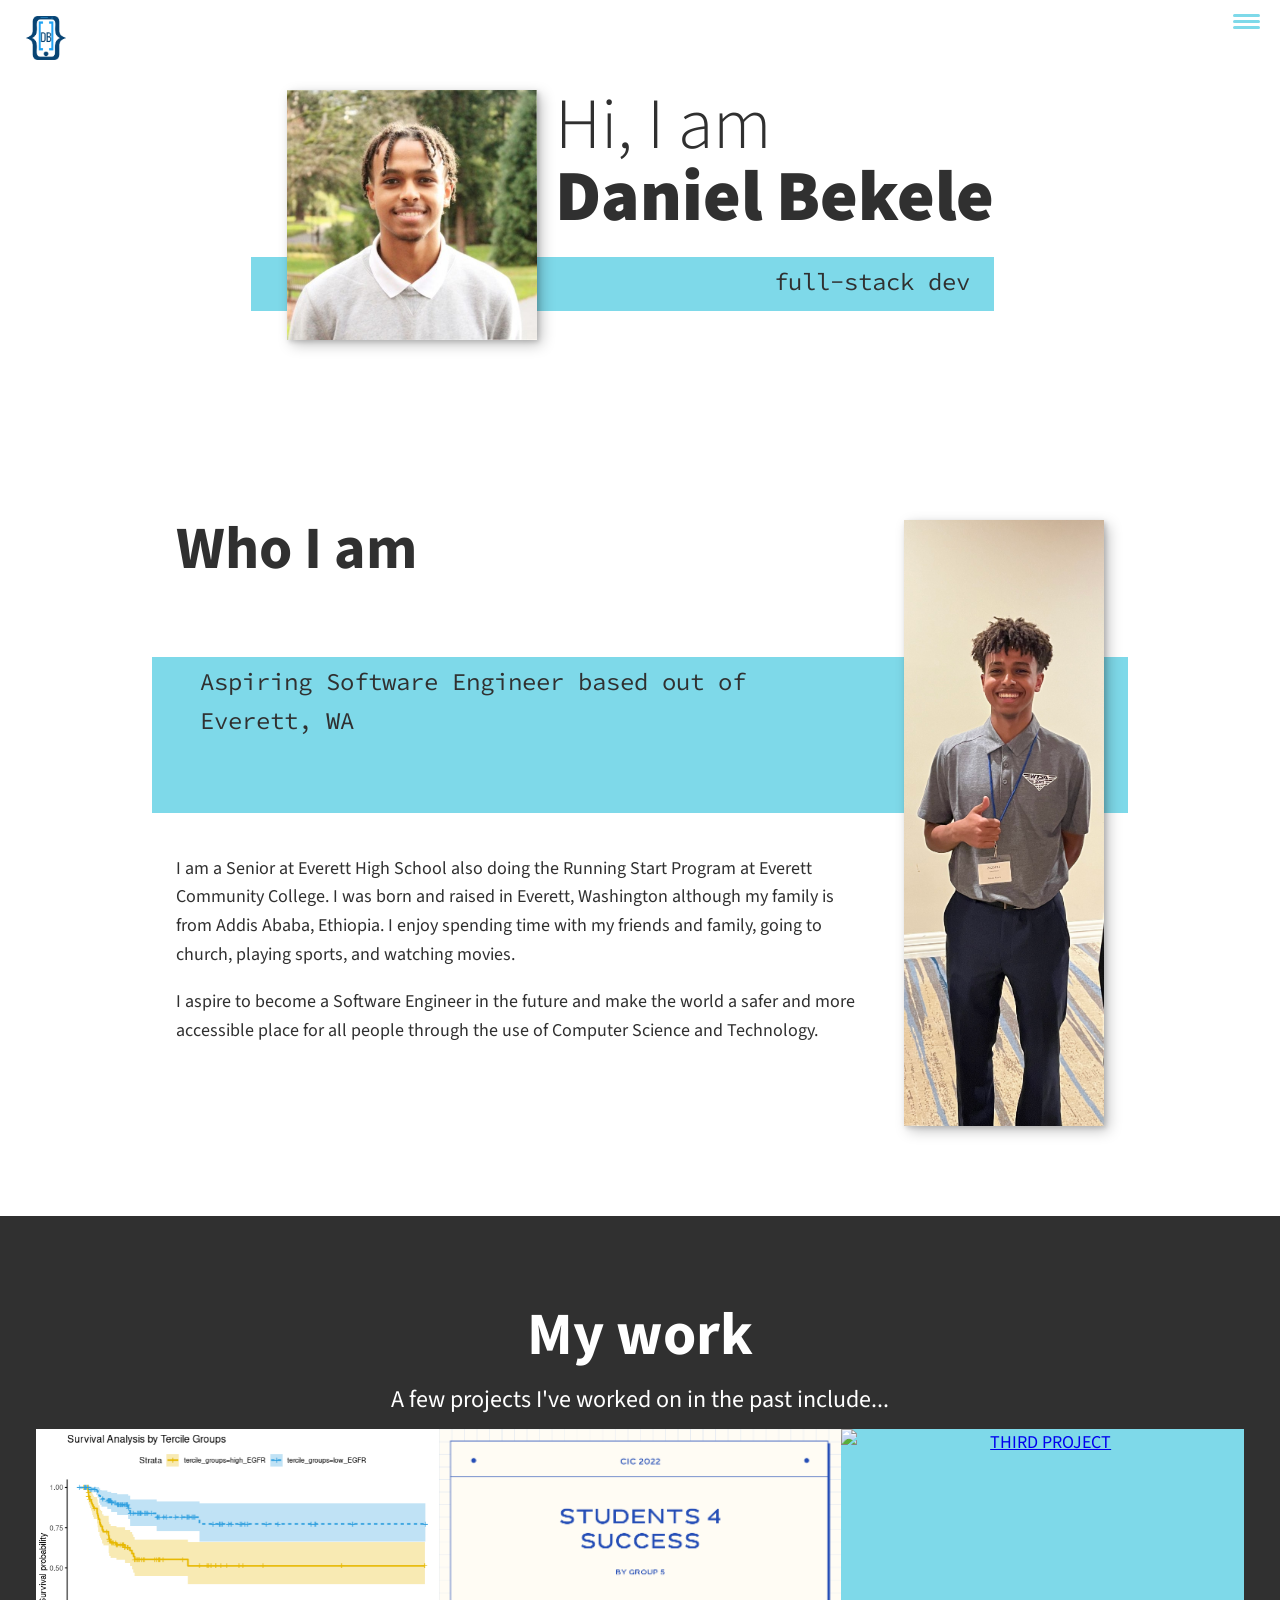
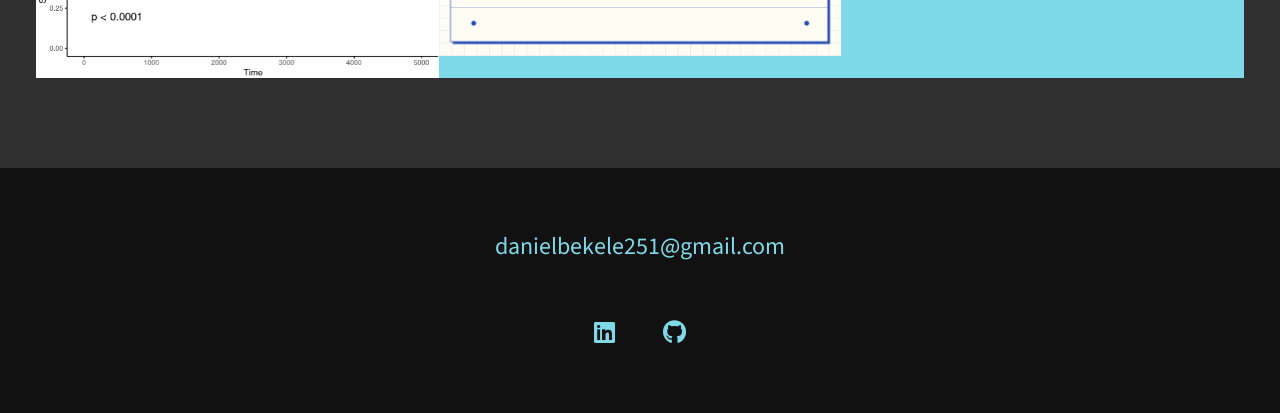
==== index.html @ c8285b89 "Add files via upload" ====
<!DOCTYPE html>
<html lang="en">
    <head>
        <meta charset="UTF-8">
        <meta name="viewport" content="width=device-width, initial-scale=1.0">
        <title>Daniel's Portfolio Website</title>
        <link rel="stylesheet" href="https://cdnjs.cloudflare.com/ajax/libs/normalize/7.0.0/normalize.min.css">
        <link rel="stylesheet" href="https://cdnjs.cloudflare.com/ajax/libs/font-awesome/5.11.2/css/all.css" integrity="sha256-46qynGAkLSFpVbEBog43gvNhfrOj+BmwXdxFgVK/Kvc=" crossorigin="anonymous" />  
        
        <!-- FONT -->
        <link href="https://fonts.googleapis.com/css?family=Source+Code+Pro:400,900|Source+Sans+Pro:300,900&display=swap" rel="stylesheet">
        
        <link rel="stylesheet" href="style.css">

    </head>
    <body>
        <header>
            <div class="logo"><a href="#home" class="logo__link">
                <img src="Images/CSLogo.png" alt="daniel's logo">
            </div>
            <button class="nav-toggle" aria-label="toggle navigation">
                <span class="hamburger"></span>
            </button>
            <nav class="nav">
                <ul class="nav__list">
                    <li class="nav__item"><a href="#home" class="nav__link">Home</a></li>
                    <li class="nav__item"><a href="#about" class="nav__link">About Me</a></li>
                    <li class="nav__item"><a href="#work" class="nav__link">My Work</a></li>
                </ul>
            </nav>    
        </header>
        
        <!-- Intro -->
        <section class="intro" id="home">
            <h1 class="section__title section__title--intro">
                Hi, I am <strong>Daniel Bekele</strong>
            </h1>
            <p class="section__subtitle section__subtitle--intro">full-stack dev</p>
            <img src="Images/YEOC_Headshot.jpg" alt="A picture of Daniel Bekele smiling" class="intro__img">
        </section>
            
       
        <!-- About me -->
        <section class="about-me" id="about">
           <h2 class="section__title section__title--about">Who I am</h2>
           <p class="section__subtitle section__subtitle--about">Aspiring Software Engineer based out of Everett, WA</p>
           
           <div class="about-me__body">
                <p> I am a Senior at Everett High School also doing the Running Start Program
                    at Everett Community College. I was born and raised in Everett, Washington
                    although my family is from Addis Ababa, Ethiopia. I enjoy spending time
                    with my friends and family, going to church, playing sports, and watching
                    movies. </p>
                <p> I aspire to become a Software Engineer in the future and make the world a
                    safer and more accessible place for all people through the use of Computer
                    Science and Technology.
                </p>
            </div>

            <img src="Images/TSA Personal-Pic.jpg" alt="Daniel smiling with a thumbs up" class="about-me__img"> 
        </section>

        <!-- My Work -->  
        <section class="my-work" id="work">
            <h2 class="section__title section_-title--work">My work</h2>
            <p class="section__subtitle section__subtitle--work">A few projects I've worked on in the past include...</p>
            
            <div class="portfolio">
                <!--Portfolio Item 01-->
                <a href="https://docs.google.com/presentation/d/1_ruZ0FNzklpL5zKYujZ5lmU0LSEHk-sk6SH_r7NCIlQ/present?usp=sharing" 
                class="portfolio__item">
                    <img src="Images/survplot.png" alt="Survival Plot" class="portfolio__img">
                </a>

                <!--Portfolio Item 02-->
                <a href="https://www.canva.com/design/DAFHup9R7qM/M4T0ar3aSAIU0Rp8tL6UTg/view?utm_content=DAFHup9R7qM&utm_campaign=designshare&utm_medium=link&utm_source=editor" 
                class="portfolio__item">
                    <img src="Images/StudentsForSuccess.png" alt="Students 4 Success Presentation" class="portfolio__img">
                </a>

                <!--Portfolio Item 03 -->
                <a href="https://acrobat.adobe.com/id/urn:aaid:sc:VA6C2:644febc1-a626-448f-a289-e83635af7460" class="portfolio__item">
                    <img src="Resume Image.png" alt="THIRD PROJECT" class="portfolio__img">
                </a>

            </div>
        </section>     

        <!-- Footer -->
        <footer class="footer">
            <a href="mailto:danielbekele251@gmail.com" class="footer-link">danielbekele251@gmail.com</a>
            <ul class="social-list">
                </li>
                <li class="social-list__item">
                    <a class="social-list__link" href="www.linkedin.com/in/daniel-bekele-t3t8">
                        <i class="fab fa-linkedin"></i>
                    </a>
                </li>
                <li class="social-list__item">
                    <a class="social-list__link" href="https://github.com/Danielb232">
                        <i class="fab fa-github"></i>
                    </a>
                </li>
            </ul>
        </footer>
        
        <script src="index.js"></script>

    </body>
</html>
---- style.css ----
*,
*::before,
*::after {
    box-sizing: border-box;
}

/* Custom Properties, update these for your own design */

:root {
    --ff-primary: 'Source Sans Pro', sans-serif;
    --ff-secondary: 'Source Code Pro', monospace;
    
    --fw-reg: 300;
    --fw-bold: 900;
    
    --clr-light: #ffffff;
    --clr-dark: #303030;
    --clr-accent: #7ed9e9;
    
    --fs-h1: 3rem;
    --fs-h2: 2.25rem;
    --fs-h3: 1.25rem;
    --fs-body: 1rem;
    
    --bs: 0.25em 0.25em 0.75em rgba(0,0,0,.25),
          0.125em 0.125em 0.25em rgba(0,0,0,.15);
}

@media (min-width: 800px) {
    :root {
        --fs-h1: 4.5rem;
        --fs-h2: 3.75rem;
        --fs-h3: 1.5rem;
        --fs-body: 1.125rem;
    }
}

/* General styles */

html {
    scroll-behavior: smooth;
}

body {
    background: var(--clr-light);
    color: var(--clr-dark);
    margin: 0;
    font-family: var(--ff-primary);
    font-size: var(--fs-body);
    line-height: 1.6;
}

section {
    padding: 5em 2em;
}

img {
    display: block;
    max-width: 100%;
}

strong { font-weight: var(--fw-bold) }

/* Typography */

h1,
h2,
h3 {
    line-height: 1;
    margin: 0;
}

h1 { font-size: var(--fs-h1) }
h2 { font-size: var(--fs-h2) }
h3 { font-size: var(--fs-h3) }


.section__title {
    margin-bottom: .25em;
}

.section__title--intro {
    font-weight: var(--fw-reg);
}

.section__title--intro strong {
    display: block;
}

.section__subtitle {
    margin: 0;
    font-size: var(--fs-h3);
}

.section__subtitle--intro,
.section__subtitle--about {
    background: var(--clr-accent);
    padding: .25em 1em;
    font-family: var(--ff-secondary);
    margin-bottom: 1em;
}


/* header */

header {
    position: fixed;
    top: 0;
    left: 0;
    width: 100%;
    background: var(--clr-light);
    color: var(--clr-dark);
    display: flex;
    justify-content: space-between;
    padding: 0.89em;
    z-index: 100;
}

.logo {
    max-width: 50px;
    padding-left: 10px;
    
}

.logo-toggle {
    cursor: pointer;
}

.nav {
    position: fixed;
    background: var(--clr-dark);
    color: var(--clr-light);
    top: 0;
    bottom: 0;
    left: 0;
    right: 0;
    z-index: 100;
    height: 100vh;
    
    transform: translateX(100%);
    transition: transform 250ms cubic-bezier(.5, 0, .5, 1);
    overflow-y: auto;
}

.nav__list {
    list-style: none;
    display: flex;
    height: 100%;
    flex-direction: column;
    justify-content: space-evenly;
    align-items: center;
    margin: 0;
    padding: 0;
}

.nav__link {
    color: inherit;
    font-weight: var(--fw-bold);
    font-size: var(--fs-h2);
    text-decoration: none;
}

.nav__link:hover {
    color: var(--clr-accent);
}

.nav-toggle {
    padding: .5em;
    background: transparent;
    border: 0;
    cursor: pointer;
    position: absolute;
    right: 1em;
    top: 1em;
    z-index: 1000;
}

.nav-open .nav {
    transform: translateX(0);
}

.nav-open .nav-toggle {
    position: fixed;
}

.nav-open .hamburger {
    transform: rotate(.625turn);
}

.nav-open .hamburger::before {
    transform: rotate(90deg) translateX(-6px);
}

.nav-open .hamburger::after {
    opacity: 0;
}


.hamburger {
    display: block;
    position: relative;
}

.hamburger,
.hamburger::before,
.hamburger::after {
    background: var(--clr-accent);
    width: 2em;
    height: 3px;
    border-radius: 1em;
    transition: transform 250ms ease-in-out;
}


.hamburger::before,
.hamburger::after {
    content: '';
    position: absolute;
    left: 0;
    right: 0;
}

.hamburger::before { top: 6px; }
.hamburger::after { bottom: 6px; }


/*  Intro section  */

.intro {
    position: relative;
}

.intro__img {
    box-shadow: var(--bs);
}

@media (min-width: 600px) {
    .intro {
        display: grid;
        width: min-content;
        margin: 0 auto;
        grid-column-gap: 1em;
        grid-template-areas: 
            "img title"
            "img subtitle";
        grid-template-columns: min-content max-content;
    }
    
    .intro__img {
        grid-area: img;
        min-width: 250px;
        position: relative;
        z-index: 2;
    }    
    
    .section__subtitle--intro {
        align-self: start;
        grid-column: -1 / 1;
        grid-row: 2;
        text-align: right;
        position: relative;
        left: -1.5em;
        width: calc(100% + 1.5em);
    }
}

/*  ABOUT ME */

.about-me
{
    max-width: 1000px;
    margin: 0 auto;
}

.about-me__img {
    box-shadow: var(--bs);
}

@media (min-width: 600px) {
    .about-me {
        display: grid;
        grid-template-columns: 1fr 200px;
        grid-template-areas: 
        "title img"
        "subtitle img"
        "text img";
        grid-column-gap: 2em ;
    }
    
    .section__title--about {
        grid-area: title;
    }
    
    .section__subtitle--about {
        grid-column: 1/-1;
        grid-row: 2;
        position: relative;
        left: -1em;
        width: calc(100% + 2em);
        padding-left: 2em;
        padding-right: calc(200px + 3em);

    }
    
    .about-me__img {
        grid-area: img;
        position: relative;
        z-index: 2;
    }
}

/* My Work */

.my-work {
    background-color: var(--clr-dark);
    color: var(--clr-light);
    text-align: center;    
}

.section__subtitle {
    padding-bottom: 10px;
}

.portfolio {
    display: grid;
    grid-template-columns: repeat(auto-fit, minmax(300px, 1fr));
}

.portfolio__item {
    background: var(--clr-accent);
    overflow: hidden;
}

.portfolio__img {
    
    transition: 
        transform 550ms cubic-bezier(.5, 0, .5, 1),
        opacity 250ms linear;
}

.portfolio__item:focus {
    position: relative;
    z-index: 2;
}

.portfolio__img:hover,
.portfolio__item:focus .portfolio__img {
    transform: scale(1.2);
    opacity: .5;
}

/* footer */

.footer {
    background: #111;
    color: var(--clr-accent);
    text-align: center;
    padding: 2.5em 0;
    font-size: var(--fs-h3);

}

.footer a { 
    color: inherit;
    text-decoration: none;
}

.footer__link {
    font-weight: var(--fw-bold);
}

.footer__link:hover,
.social-list__link:hover {
    opacity: .7;
}

.footer__link:hover {
    text-decoration: underline;
}

.social-list {
    list-style: none;
    display: flex;
    justify-content: center;
    margin: 2em 0 0;
    padding: 0;
}

.social-list__item {
    margin: 0 .5em;
}

.social-list__link {
    padding: .5em;
}
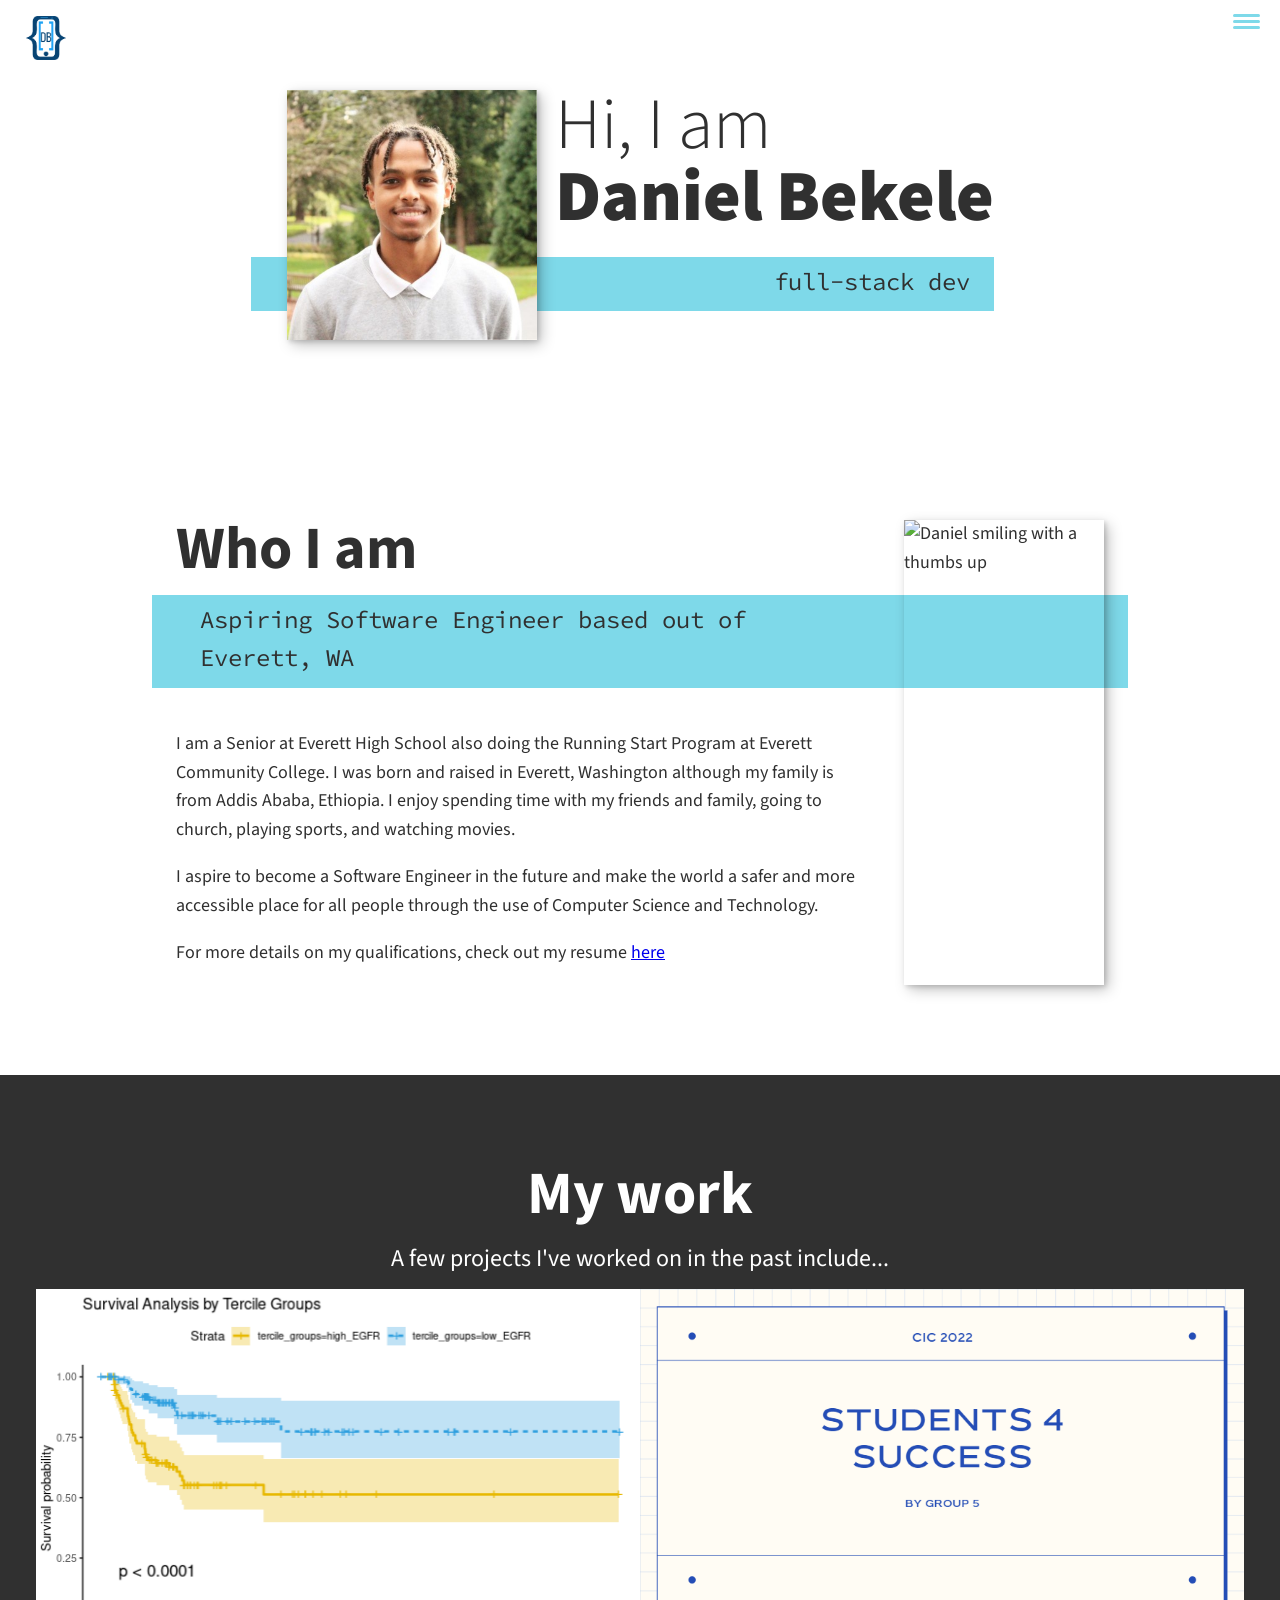
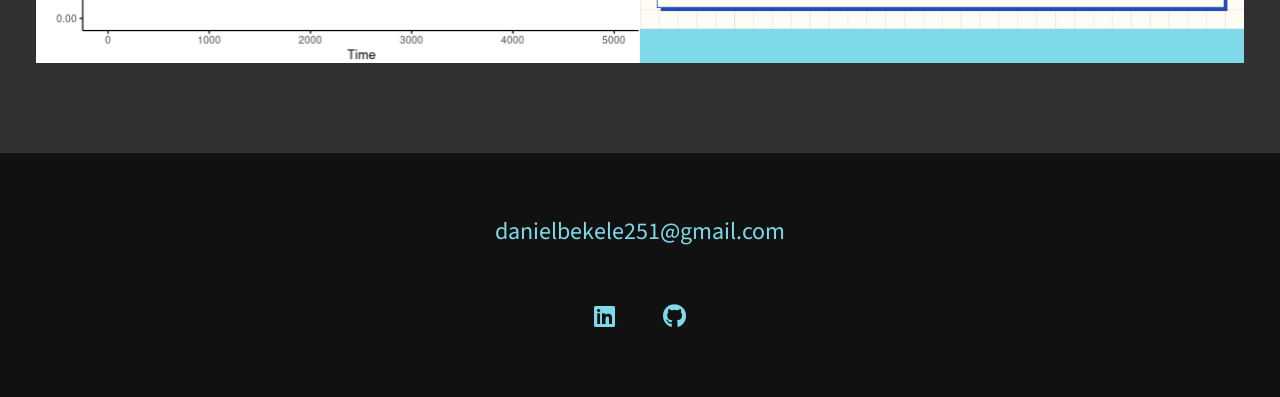
==== commit 8830c62e: "Add files via upload" ====
--- a/index.html
+++ b/index.html
@@ -55,9 +55,12 @@
                     safer and more accessible place for all people through the use of Computer
                     Science and Technology.
                 </p>
+                <p>
+                    For more details on my qualifications, check out my resume <a href="Daniel Bekele Resume 2024.docx">here</a>
+                </p>
             </div>
 
-            <img src="Images/TSA Personal-Pic.jpg" alt="Daniel smiling with a thumbs up" class="about-me__img"> 
+            <img src="Images/New PFP.JPG" alt="Daniel smiling with a thumbs up" class="about-me__img"> 
         </section>
 
         <!-- My Work -->  
@@ -78,12 +81,13 @@
                     <img src="Images/StudentsForSuccess.png" alt="Students 4 Success Presentation" class="portfolio__img">
                 </a>
 
-                <!--Portfolio Item 03 -->
+                <!--Portfolio Item 03 
                 <a href="https://acrobat.adobe.com/id/urn:aaid:sc:VA6C2:644febc1-a626-448f-a289-e83635af7460" class="portfolio__item">
                     <img src="Resume Image.png" alt="THIRD PROJECT" class="portfolio__img">
                 </a>
-
+                -->
             </div>
+            
         </section>     
 
         <!-- Footer -->
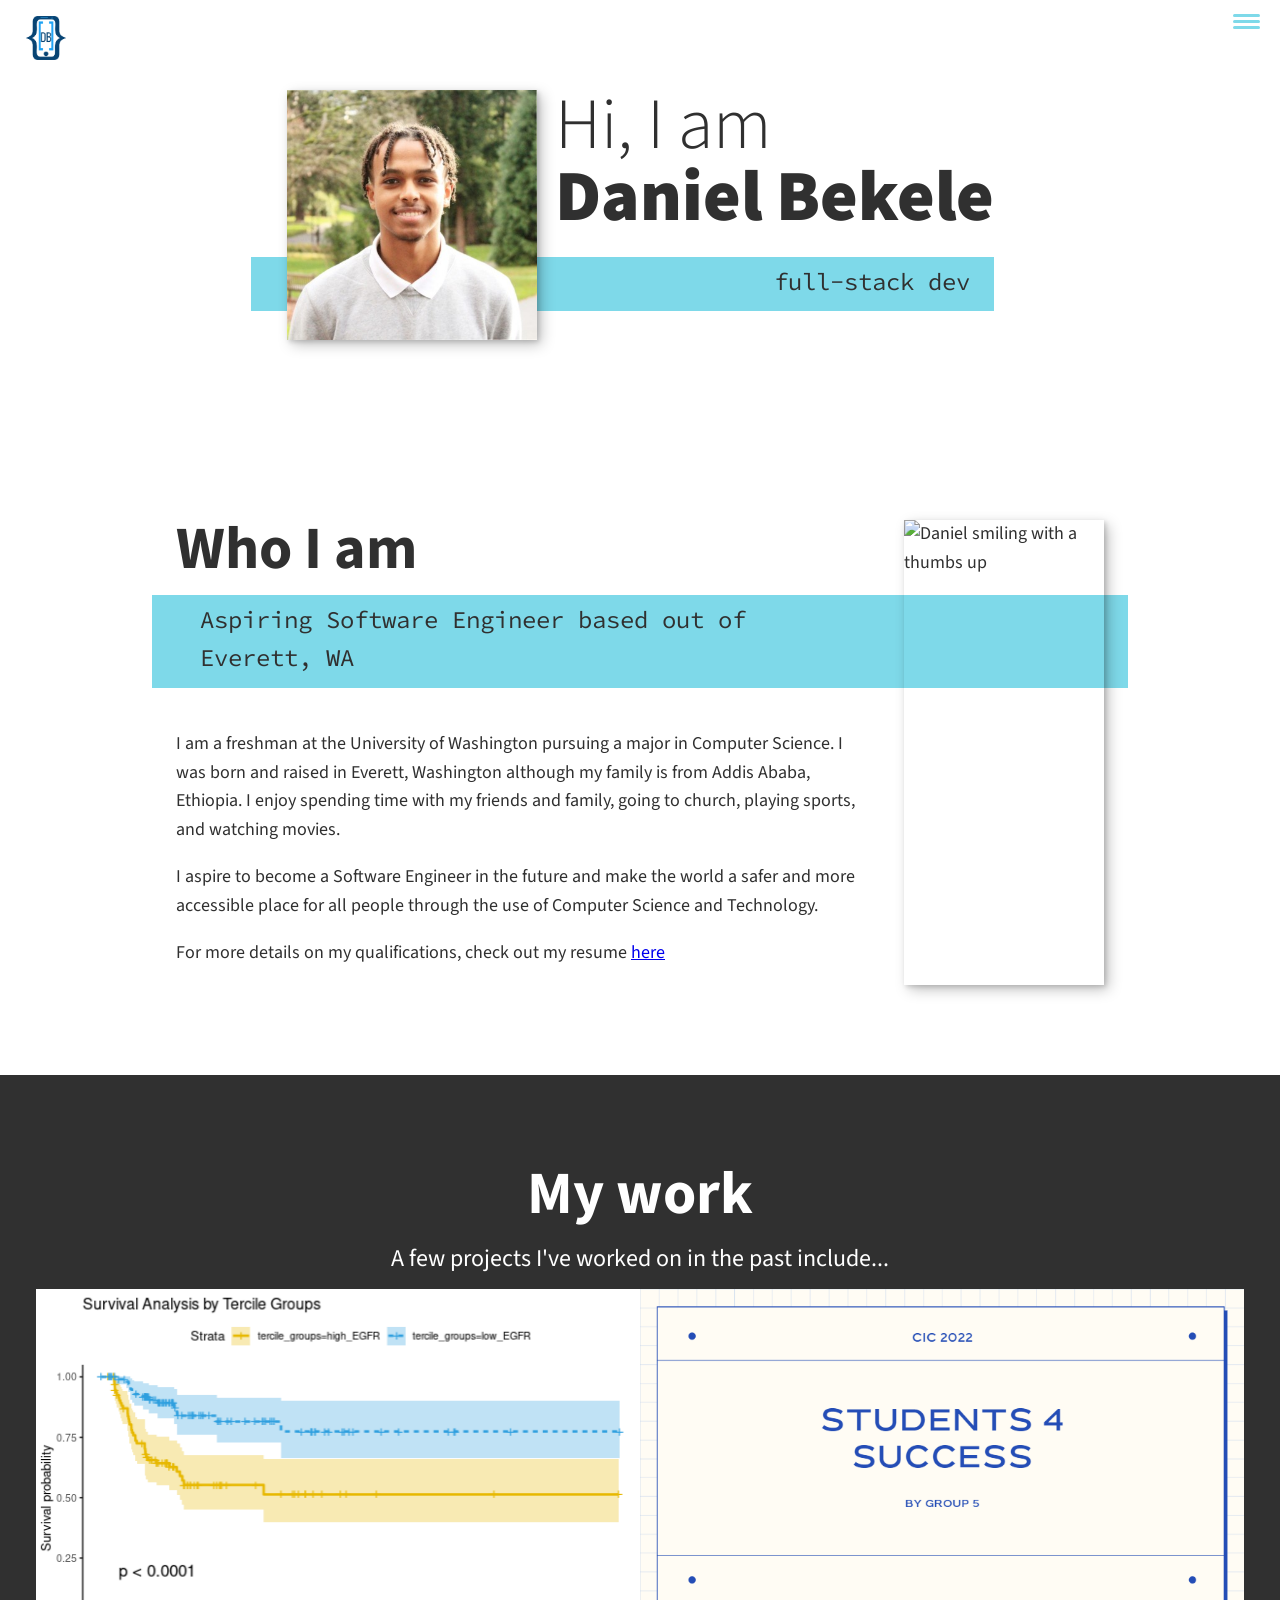
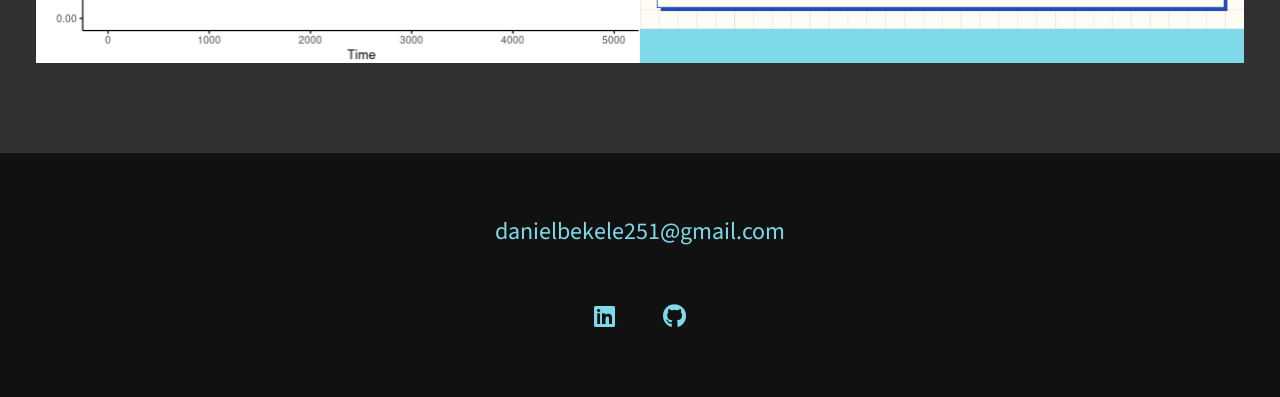
==== commit d020b060: "update bio and images" ====
--- a/index.html
+++ b/index.html
@@ -46,8 +46,7 @@
            <p class="section__subtitle section__subtitle--about">Aspiring Software Engineer based out of Everett, WA</p>
            
            <div class="about-me__body">
-                <p> I am a Senior at Everett High School also doing the Running Start Program
-                    at Everett Community College. I was born and raised in Everett, Washington
+                <p> I am a freshman at the University of Washington pursuing a major in Computer Science. I was born and raised in Everett, Washington
                     although my family is from Addis Ababa, Ethiopia. I enjoy spending time
                     with my friends and family, going to church, playing sports, and watching
                     movies. </p>
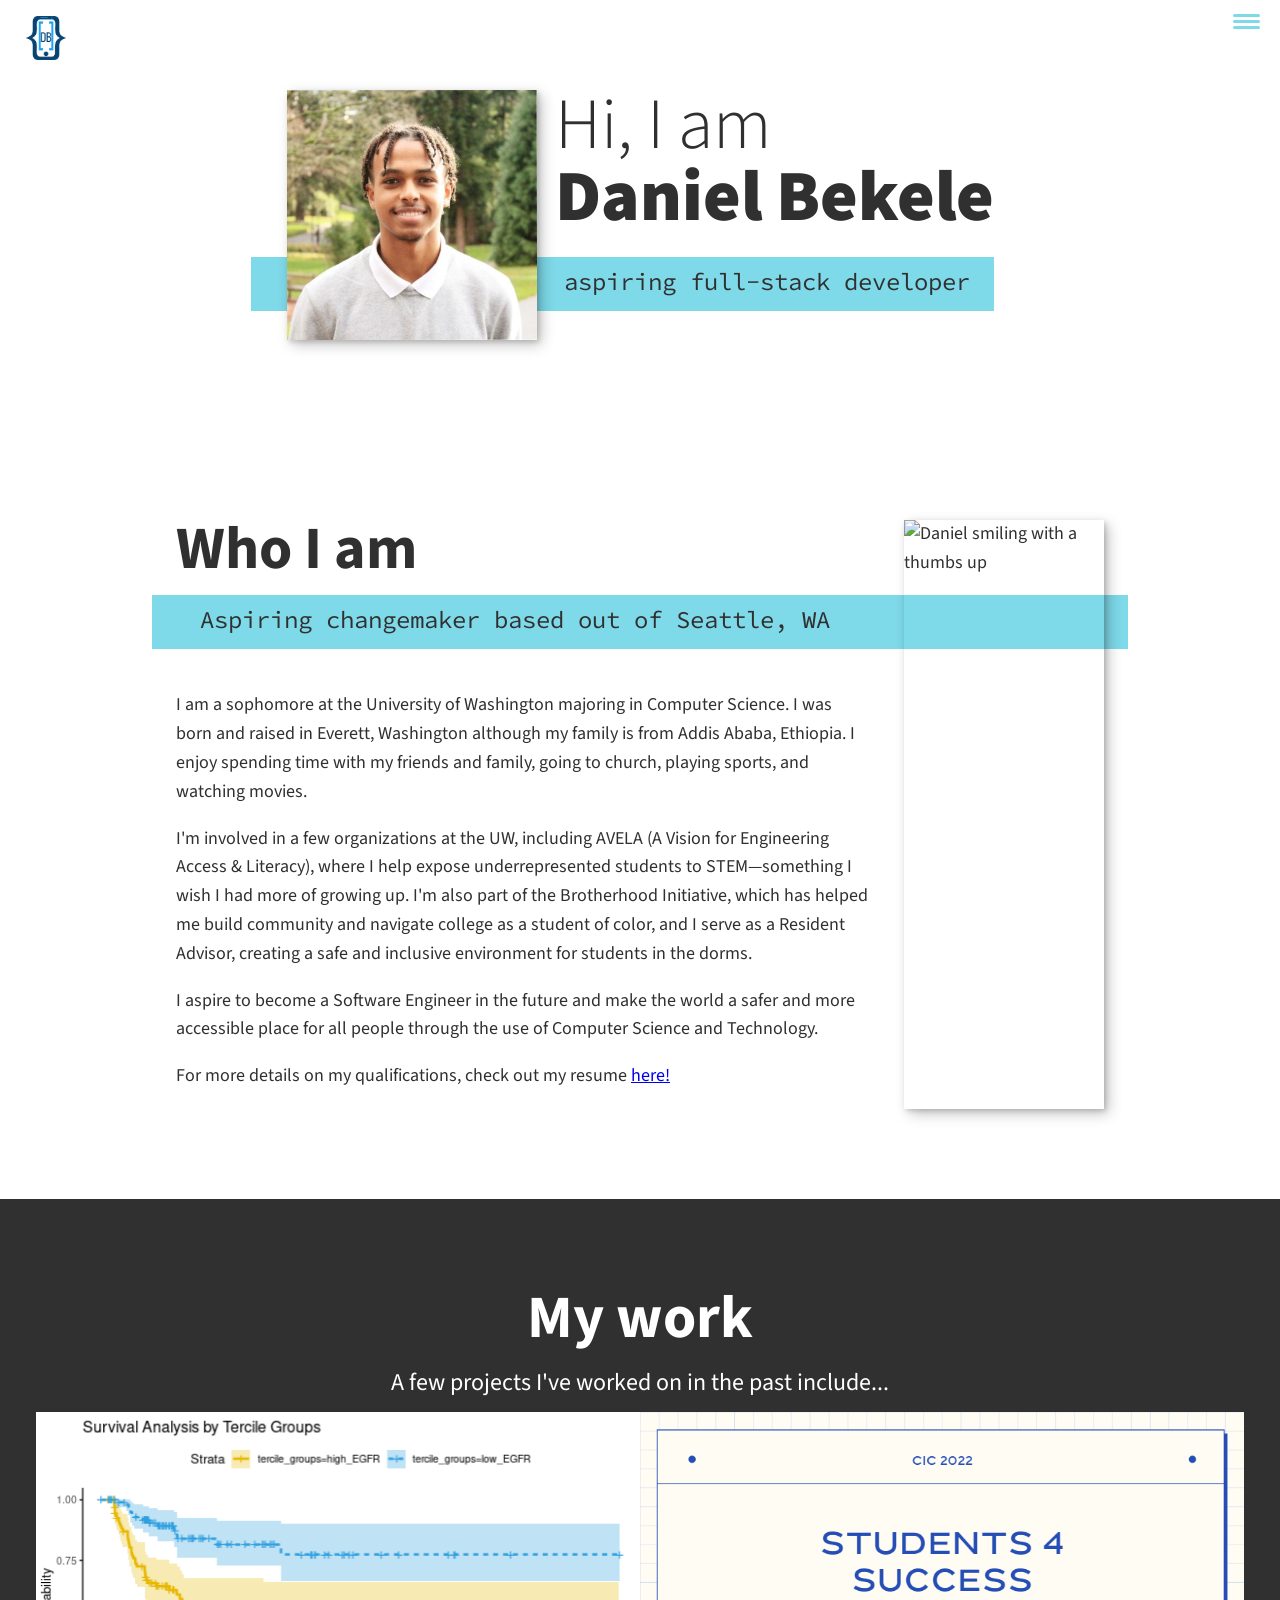
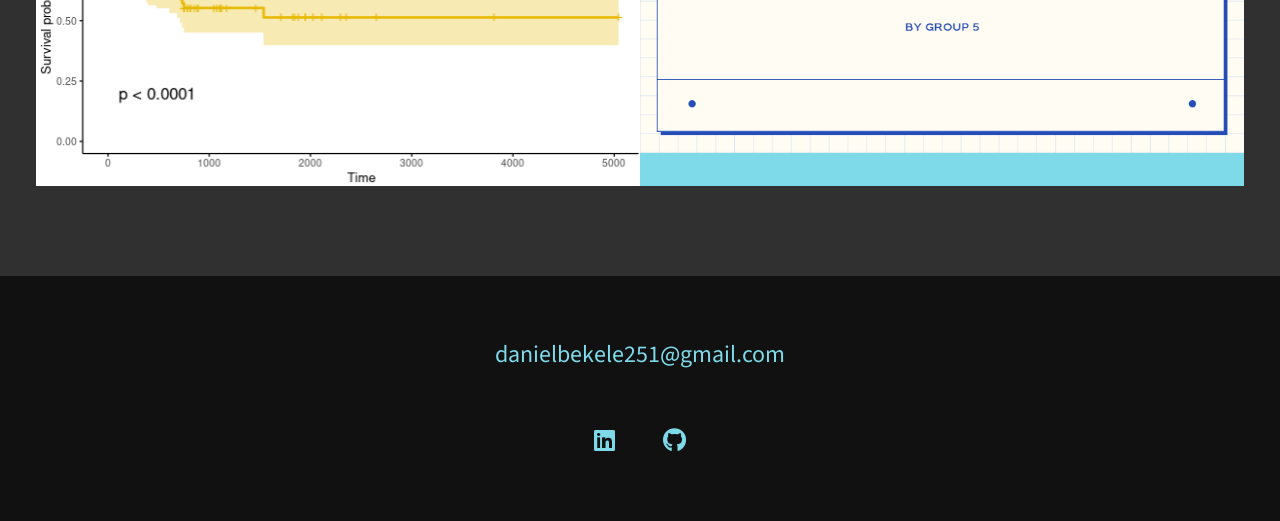
==== commit a72e6a81: "Update index.html" ====
--- a/index.html
+++ b/index.html
@@ -35,7 +35,7 @@
             <h1 class="section__title section__title--intro">
                 Hi, I am <strong>Daniel Bekele</strong>
             </h1>
-            <p class="section__subtitle section__subtitle--intro">full-stack dev</p>
+            <p class="section__subtitle section__subtitle--intro">aspiring full-stack developer</p>
             <img src="Images/YEOC_Headshot.jpg" alt="A picture of Daniel Bekele smiling" class="intro__img">
         </section>
             
@@ -43,19 +43,24 @@
         <!-- About me -->
         <section class="about-me" id="about">
            <h2 class="section__title section__title--about">Who I am</h2>
-           <p class="section__subtitle section__subtitle--about">Aspiring Software Engineer based out of Everett, WA</p>
+           <p class="section__subtitle section__subtitle--about">Aspiring changemaker based out of Seattle, WA</p>
            
            <div class="about-me__body">
-                <p> I am a freshman at the University of Washington pursuing a major in Computer Science. I was born and raised in Everett, Washington
+                <p> I am a sophomore at the University of Washington  majoring in Computer Science. I was born and raised in Everett, Washington
                     although my family is from Addis Ababa, Ethiopia. I enjoy spending time
                     with my friends and family, going to church, playing sports, and watching
                     movies. </p>
+                <p> I'm involved in a few organizations at the UW, including AVELA (A Vision for Engineering Access & Literacy),
+                    where I help expose underrepresented students to STEM—something I wish I had more of growing up.
+                    I'm also part of the Brotherhood Initiative, which has helped me build community and navigate college
+                    as a student of color, and I serve as a Resident Advisor, creating a safe and inclusive environment
+                    for students in the dorms. </p>
                 <p> I aspire to become a Software Engineer in the future and make the world a
                     safer and more accessible place for all people through the use of Computer
                     Science and Technology.
                 </p>
                 <p>
-                    For more details on my qualifications, check out my resume <a href="Daniel Bekele Resume 2024.docx">here</a>
+                    For more details on my qualifications, check out my resume <a href="Daniel_Bekele_Resume.pdf">here!</a>
                 </p>
             </div>
 
@@ -95,7 +100,7 @@
             <ul class="social-list">
                 </li>
                 <li class="social-list__item">
-                    <a class="social-list__link" href="www.linkedin.com/in/daniel-bekele-t3t8">
+                    <a class="social-list__link" href="www.linkedin.com/in/daniel-bekele1/">
                         <i class="fab fa-linkedin"></i>
                     </a>
                 </li>
@@ -110,4 +115,4 @@
         <script src="index.js"></script>
 
     </body>
-</html>+</html>
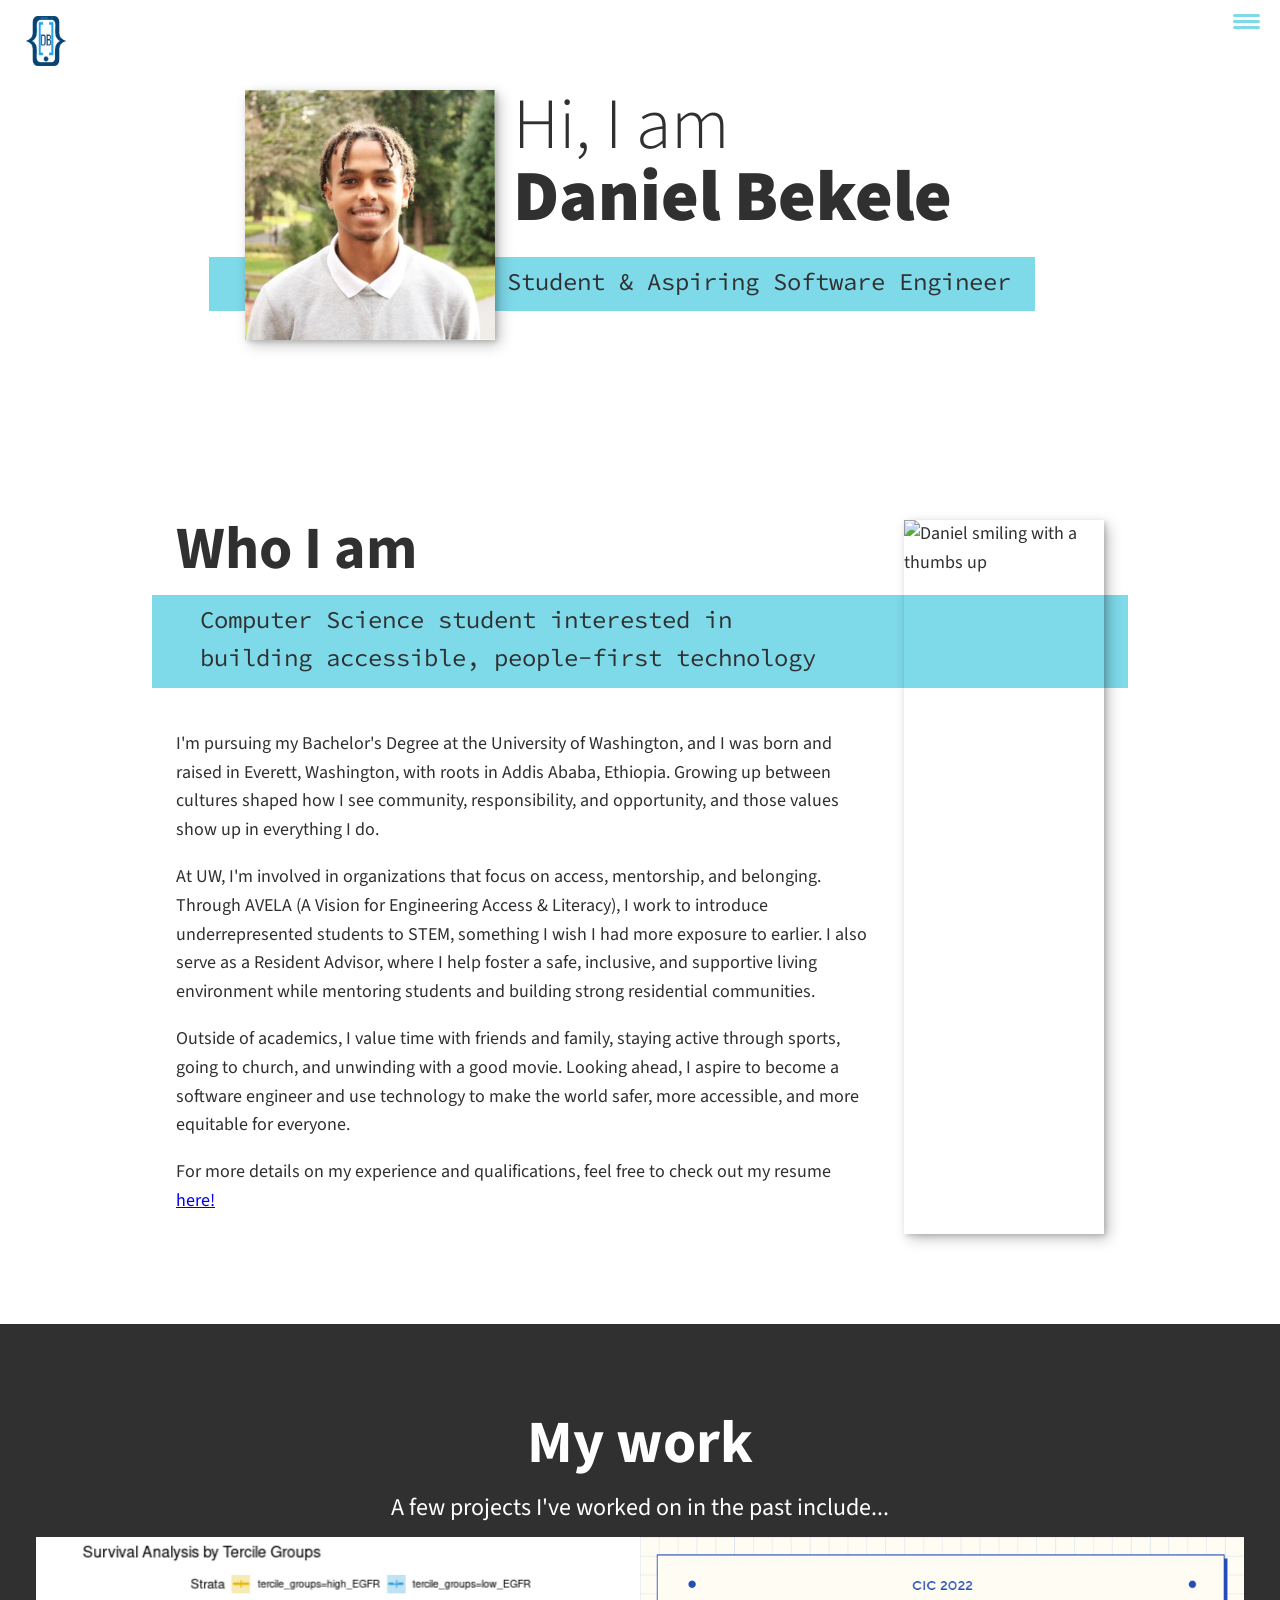
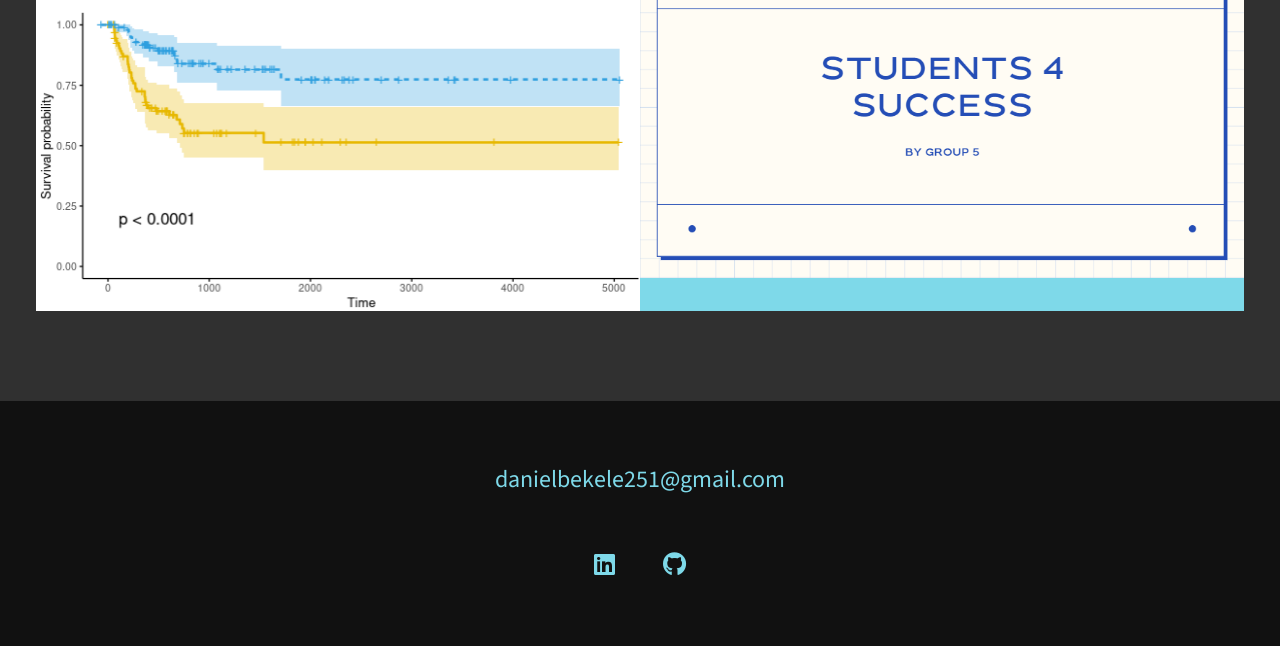
==== commit 3c87c5f8: "Change bio and update resume" ====
--- a/index.html
+++ b/index.html
@@ -15,8 +15,10 @@
     </head>
     <body>
         <header>
-            <div class="logo"><a href="#home" class="logo__link">
-                <img src="Images/CSLogo.png" alt="daniel's logo">
+            <div class="logo">
+                <a href="#home" class="logo__link">
+                    <img src="Images/CSLogo.png" alt="Daniel's logo" width="50" height="50">
+                </a>
             </div>
             <button class="nav-toggle" aria-label="toggle navigation">
                 <span class="hamburger"></span>
@@ -35,7 +37,7 @@
             <h1 class="section__title section__title--intro">
                 Hi, I am <strong>Daniel Bekele</strong>
             </h1>
-            <p class="section__subtitle section__subtitle--intro">aspiring full-stack developer</p>
+            <p class="section__subtitle section__subtitle--intro">Computer Science Student & Aspiring Software Engineer</p>
             <img src="Images/YEOC_Headshot.jpg" alt="A picture of Daniel Bekele smiling" class="intro__img">
         </section>
             
@@ -43,24 +45,23 @@
         <!-- About me -->
         <section class="about-me" id="about">
            <h2 class="section__title section__title--about">Who I am</h2>
-           <p class="section__subtitle section__subtitle--about">Aspiring changemaker based out of Seattle, WA</p>
+           <p class="section__subtitle section__subtitle--about">Computer Science student interested in building accessible, people-first technology</p>
            
            <div class="about-me__body">
-                <p> I am a sophomore at the University of Washington  majoring in Computer Science. I was born and raised in Everett, Washington
-                    although my family is from Addis Ababa, Ethiopia. I enjoy spending time
-                    with my friends and family, going to church, playing sports, and watching
-                    movies. </p>
-                <p> I'm involved in a few organizations at the UW, including AVELA (A Vision for Engineering Access & Literacy),
-                    where I help expose underrepresented students to STEM—something I wish I had more of growing up.
-                    I'm also part of the Brotherhood Initiative, which has helped me build community and navigate college
-                    as a student of color, and I serve as a Resident Advisor, creating a safe and inclusive environment
-                    for students in the dorms. </p>
-                <p> I aspire to become a Software Engineer in the future and make the world a
-                    safer and more accessible place for all people through the use of Computer
-                    Science and Technology.
+                <p> I'm pursuing my Bachelor's Degree at the University of Washington, and I was born and raised in Everett, Washington, with
+                    roots in Addis Ababa, Ethiopia. Growing up between cultures shaped how I see community, responsibility, and opportunity,
+                    and those values show up in everything I do. </p>
+                <p> At UW, I'm involved in organizations that focus on access, mentorship, and belonging.
+                    Through AVELA (A Vision for Engineering Access & Literacy), I work to introduce underrepresented
+                    students to STEM, something I wish I had more exposure to earlier. I also serve as a Resident Advisor,
+                    where I help foster a safe, inclusive, and supportive living environment while mentoring students and building
+                    strong residential communities. </p>
+                <p> Outside of academics, I value time with friends and family, staying active through sports,
+                    going to church, and unwinding with a good movie. Looking ahead, I aspire to become a software engineer
+                    and use technology to make the world safer, more accessible, and more equitable for everyone.
                 </p>
                 <p>
-                    For more details on my qualifications, check out my resume <a href="Daniel_Bekele_Resume.pdf">here!</a>
+                    For more details on my experience and qualifications, feel free to check out my resume <a href="Bekele_Daniel.pdf">here!</a>
                 </p>
             </div>
 
@@ -98,9 +99,8 @@
         <footer class="footer">
             <a href="mailto:danielbekele251@gmail.com" class="footer-link">danielbekele251@gmail.com</a>
             <ul class="social-list">
-                </li>
                 <li class="social-list__item">
-                    <a class="social-list__link" href="www.linkedin.com/in/daniel-bekele1/">
+                    <a class="social-list__link" href="https://www.linkedin.com/in/danielbekele1/" target="_blank" rel="noopener noreferrer">
                         <i class="fab fa-linkedin"></i>
                     </a>
                 </li>
--- a/style.css
+++ b/style.css
@@ -357,7 +357,6 @@
     text-align: center;
     padding: 2.5em 0;
     font-size: var(--fs-h3);
-
 }
 
 .footer a { 
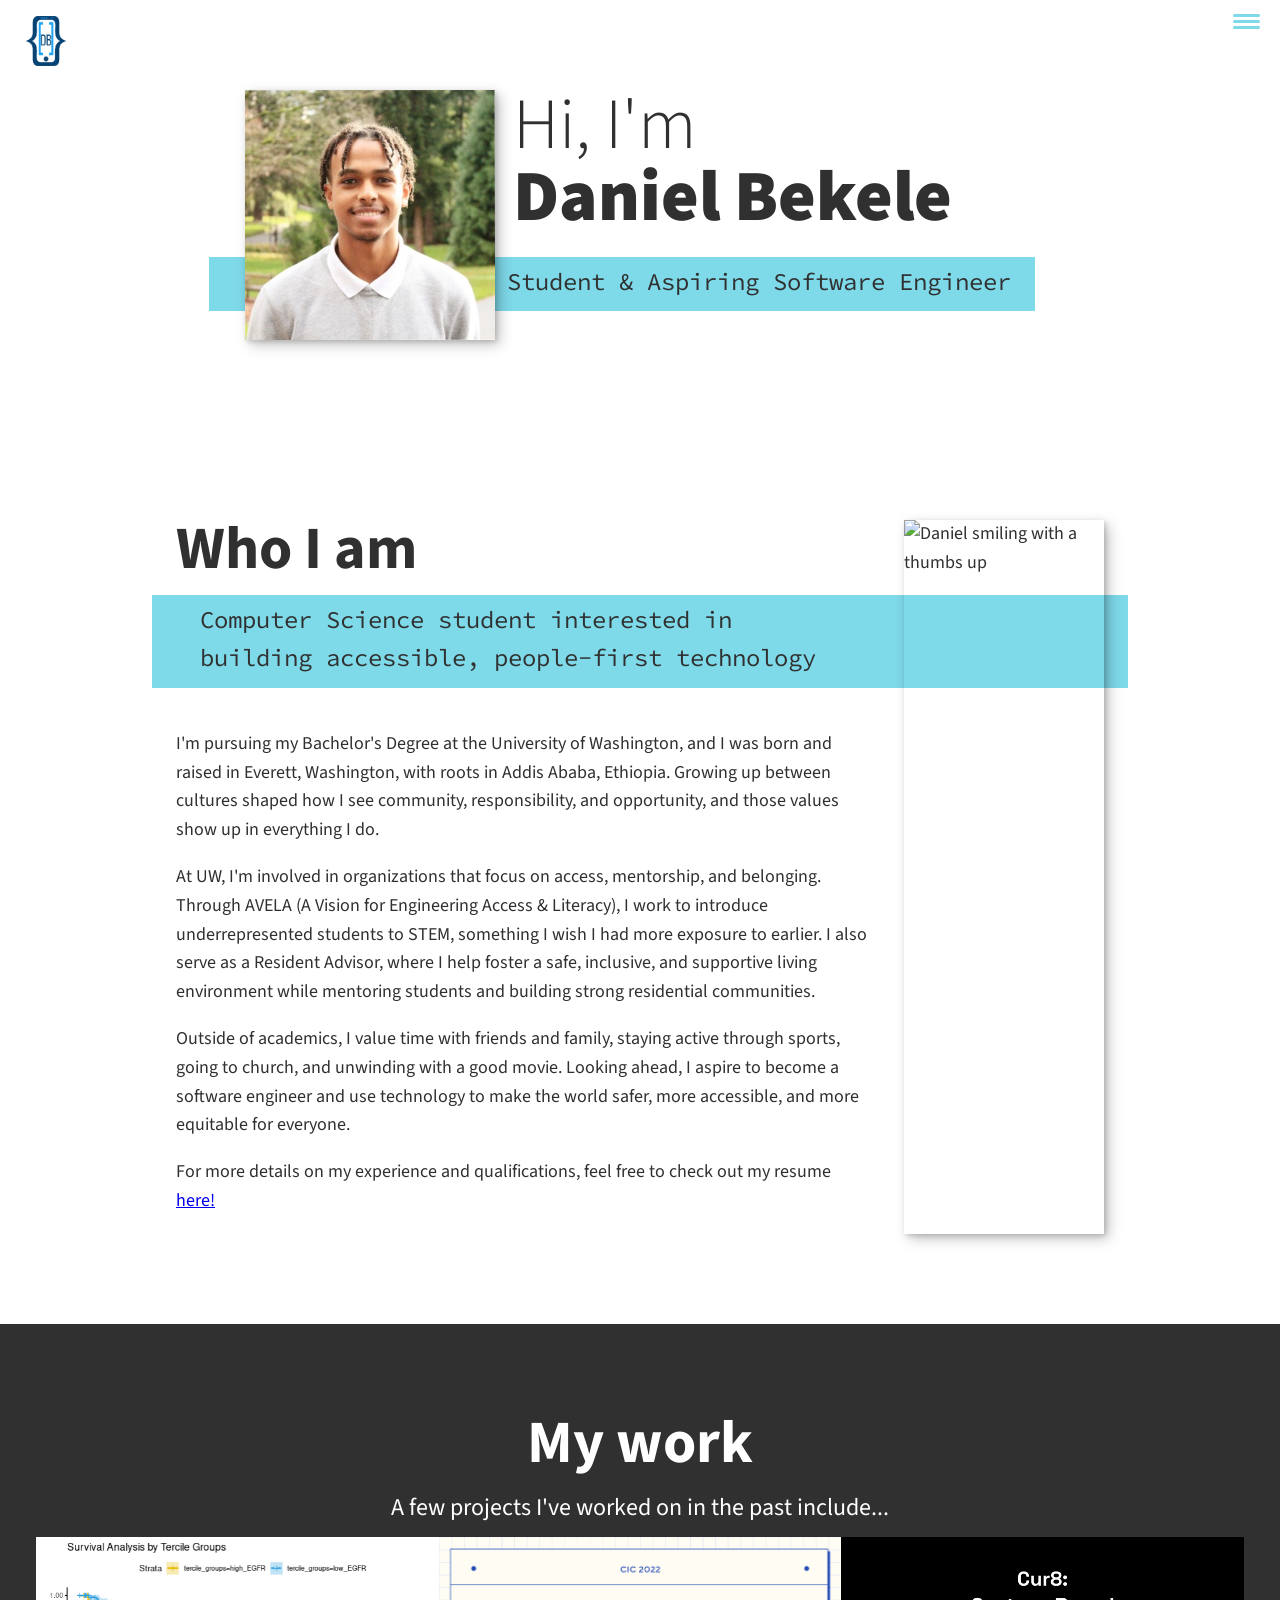
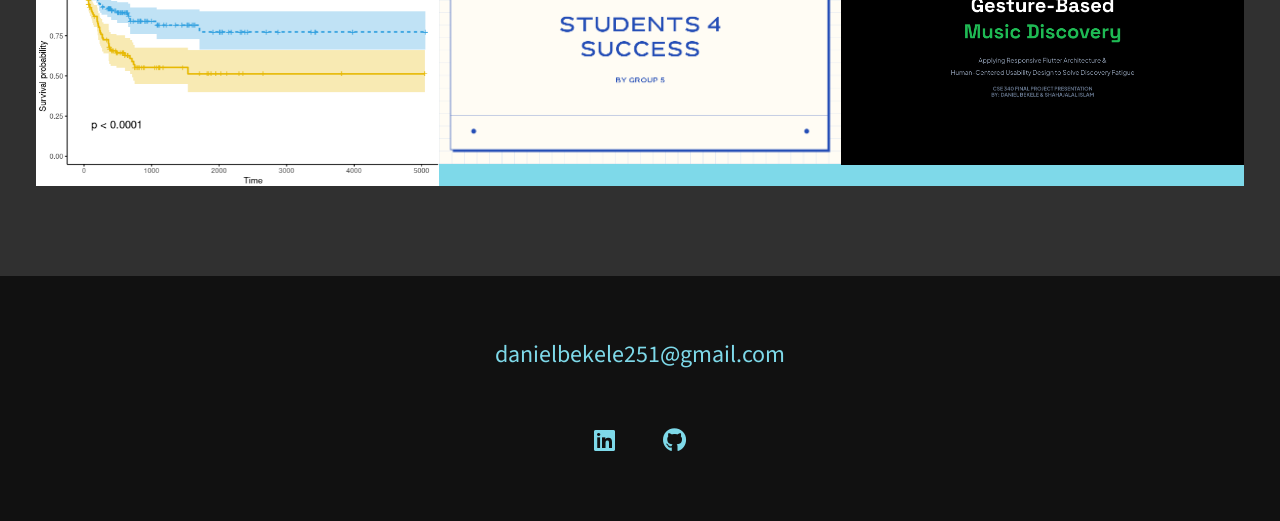
==== commit 4a718078: "updating images and adding project" ====
--- a/index.html
+++ b/index.html
@@ -6,10 +6,10 @@
         <title>Daniel's Portfolio Website</title>
         <link rel="stylesheet" href="https://cdnjs.cloudflare.com/ajax/libs/normalize/7.0.0/normalize.min.css">
         <link rel="stylesheet" href="https://cdnjs.cloudflare.com/ajax/libs/font-awesome/5.11.2/css/all.css" integrity="sha256-46qynGAkLSFpVbEBog43gvNhfrOj+BmwXdxFgVK/Kvc=" crossorigin="anonymous" />  
-        
+
         <!-- FONT -->
         <link href="https://fonts.googleapis.com/css?family=Source+Code+Pro:400,900|Source+Sans+Pro:300,900&display=swap" rel="stylesheet">
-        
+
         <link rel="stylesheet" href="style.css">
 
     </head>
@@ -29,24 +29,23 @@
                     <li class="nav__item"><a href="#about" class="nav__link">About Me</a></li>
                     <li class="nav__item"><a href="#work" class="nav__link">My Work</a></li>
                 </ul>
-            </nav>    
+            </nav>
         </header>
-        
+
         <!-- Intro -->
         <section class="intro" id="home">
             <h1 class="section__title section__title--intro">
-                Hi, I am <strong>Daniel Bekele</strong>
+                Hi, I'm <strong>Daniel Bekele</strong>
             </h1>
             <p class="section__subtitle section__subtitle--intro">Computer Science Student & Aspiring Software Engineer</p>
             <img src="Images/YEOC_Headshot.jpg" alt="A picture of Daniel Bekele smiling" class="intro__img">
         </section>
-            
-       
+
         <!-- About me -->
         <section class="about-me" id="about">
            <h2 class="section__title section__title--about">Who I am</h2>
            <p class="section__subtitle section__subtitle--about">Computer Science student interested in building accessible, people-first technology</p>
-           
+
            <div class="about-me__body">
                 <p> I'm pursuing my Bachelor's Degree at the University of Washington, and I was born and raised in Everett, Washington, with
                     roots in Addis Ababa, Ethiopia. Growing up between cultures shaped how I see community, responsibility, and opportunity,
@@ -65,14 +64,14 @@
                 </p>
             </div>
 
-            <img src="Images/New PFP.JPG" alt="Daniel smiling with a thumbs up" class="about-me__img"> 
+            <img src="Images/New PFP.JPG" alt="Daniel smiling with a thumbs up" class="about-me__img">
         </section>
 
-        <!-- My Work -->  
+        <!-- My Work -->
         <section class="my-work" id="work">
             <h2 class="section__title section_-title--work">My work</h2>
             <p class="section__subtitle section__subtitle--work">A few projects I've worked on in the past include...</p>
-            
+
             <div class="portfolio">
                 <!--Portfolio Item 01-->
                 <a href="https://docs.google.com/presentation/d/1_ruZ0FNzklpL5zKYujZ5lmU0LSEHk-sk6SH_r7NCIlQ/present?usp=sharing" 
@@ -86,14 +85,16 @@
                     <img src="Images/StudentsForSuccess.png" alt="Students 4 Success Presentation" class="portfolio__img">
                 </a>
 
-                <!--Portfolio Item 03 
-                <a href="https://acrobat.adobe.com/id/urn:aaid:sc:VA6C2:644febc1-a626-448f-a289-e83635af7460" class="portfolio__item">
-                    <img src="Resume Image.png" alt="THIRD PROJECT" class="portfolio__img">
+                <!--Portfolio Item 03 -->
+
+                <a href="https://docs.google.com/presentation/d/1sS_7yLoMLr0DEAxDnikei3pfnOTluCgn97gwKG4F2jg/present?usp=sharing"
+                class="portfolio__item" target="_blank" rel="noopener noreferrer">
+                    <img src="Images/Cur8.png" alt="Cur8 - Gesture-Based Music Discovery App" class="portfolio__img">
                 </a>
-                -->
+
             </div>
-            
-        </section>     
+
+        </section>
 
         <!-- Footer -->
         <footer class="footer">
@@ -111,7 +112,7 @@
                 </li>
             </ul>
         </footer>
-        
+
         <script src="index.js"></script>
 
     </body>
